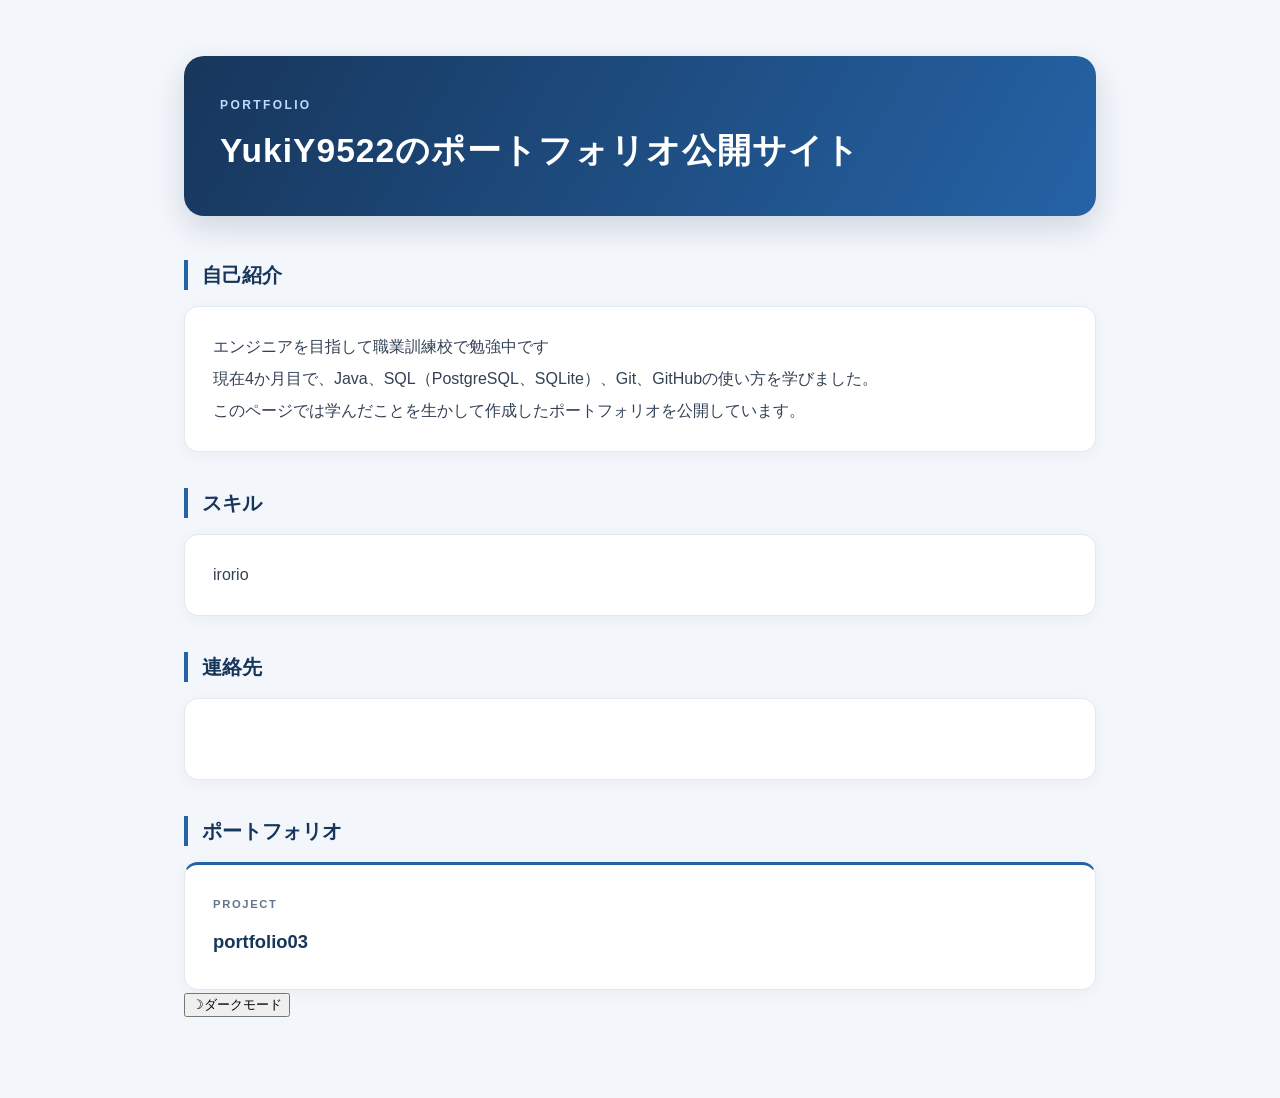
==== index.html @ fc3c559c "Update index.html" ====
<!DOCTYPE html>
<html lang="ja">
<head>
    <meta charset="UTF-8">
    <meta name="viewport" content="width=device-width, initial-scale=1.0">
	<link rel="stylesheet" href="css/style.css">
	<script src="js/main.js" defer></script>
    <title>ポートフォリオ公開サイト</title>
</head>
<body>
    <h1>YukiY9522のポートフォリオ公開サイト</h1>
    <h2 class="reveal">自己紹介</h2>
    <p>
        エンジニアを目指して職業訓練校で勉強中です<br>
        現在4か月目で、Java、SQL（PostgreSQL、SQLite）、Git、GitHubの使い方を学びました。<br>
        このページでは学んだことを生かして作成したポートフォリオを公開しています。
    </p>
	<h2 class="reveal">スキル</h2>
	<p>
		irorio
	</p>
	<h2 class="reveal">連絡先</h2 class="reveal">
	<p>　　　　</p>
    <h2 class="reveal">ポートフォリオ</h2 class="reveal">
    <p class="portfolio-card">portfolio03</p>
	<button id="themeToggle"
			class="theme-toggle"
			type="button"
			aria-pressed="false">
		☽ダークモード
		</button>
</body>
</html>
---- css/style.css ----
@charset "UTF-8";
/* 余白や枠線を含めて、要素のサイズを計算する */
* {
    box-sizing: border-box;
}

/* ページ全体の背景 */
html {
    min-height: 100%;
    background-color: #f3f6fb;
}

/* コンテンツを中央に配置する */
body {
    max-width: 960px;
    margin: 0 auto;
    padding: 56px 24px 80px;

    font-family: "Segoe UI", "Hiragino Kaku Gothic ProN",
        "Yu Gothic", Meiryo, sans-serif;

    color: #334155;
    line-height: 1.8;
    overflow-wrap: anywhere;
}

/* サイトのタイトル */
h1 {
    margin: 0 0 44px;
    padding: 40px 36px;
    border-radius: 20px;

    background: linear-gradient(120deg, #17365b, #2563a6);
    box-shadow: 0 12px 30px rgba(23, 54, 91, 0.16);

    color: #ffffff;
    font-size: clamp(1.5rem, 3.5vw, 2.1rem);
    line-height: 1.5;
    letter-spacing: 0.03em;
}

/* タイトルの上に添える小さなラベル */
h1::before {
    content: "PORTFOLIO";
    display: block;
    margin-bottom: 12px;

    color: #bfdbfe;
    font-size: 0.75rem;
    font-weight: 600;
    letter-spacing: 0.2em;
}

/* 「自己紹介」「ポートフォリオ」の見出し */
h2 {
    margin: 36px 0 16px;
    padding-left: 14px;
    border-left: 4px solid #2563a6;

    color: #17365b;
    font-size: 1.25rem;
    line-height: 1.5;
}

/* 本文を白いカードとして表示する */
p {
    margin: 0;
    padding: 24px 28px;

    border: 1px solid #e2e8f0;
    border-radius: 14px;
    background-color: #ffffff;
    box-shadow: 0 4px 16px rgba(15, 23, 42, 0.04);

    line-height: 2;
}

/* 作品紹介用のカード */
.portfolio-card {
    padding: 28px;
    border-top: 3px solid #2563a6;

    color: #17365b;
    font-size: 1.15rem;
    font-weight: 700;
}

/* 作品名の上に添える小さなラベル */
.portfolio-card::before {
    content: "PROJECT";
    display: block;
    margin-bottom: 8px;

    color: #64748b;
    font-size: 0.7rem;
    font-weight: 600;
    letter-spacing: 0.15em;
}

/* リンクを追加した場合の見た目 */
a {
    color: #1d5c9f;
    text-decoration-thickness: 1px;
    text-underline-offset: 4px;
}

/* リンクにマウスを乗せたとき */
a:hover {
    color: #123b68;
    text-decoration-thickness: 2px;
}

/* キーボードでリンクを選択したとき */
a:focus-visible {
    outline: 3px solid #2563a6;
    outline-offset: 5px;
}

/* スマートフォンなど、画面が狭い場合 */
@media (max-width: 600px) {
    body {
        padding: 28px 16px 48px;
    }

    h1 {
        margin-bottom: 32px;
        padding: 28px 20px;
        border-radius: 16px;
    }

    h2 {
        margin-top: 28px;
        font-size: 1.1rem;
    }

    p,
    .portfolio-card {
        padding: 20px;
    }
}
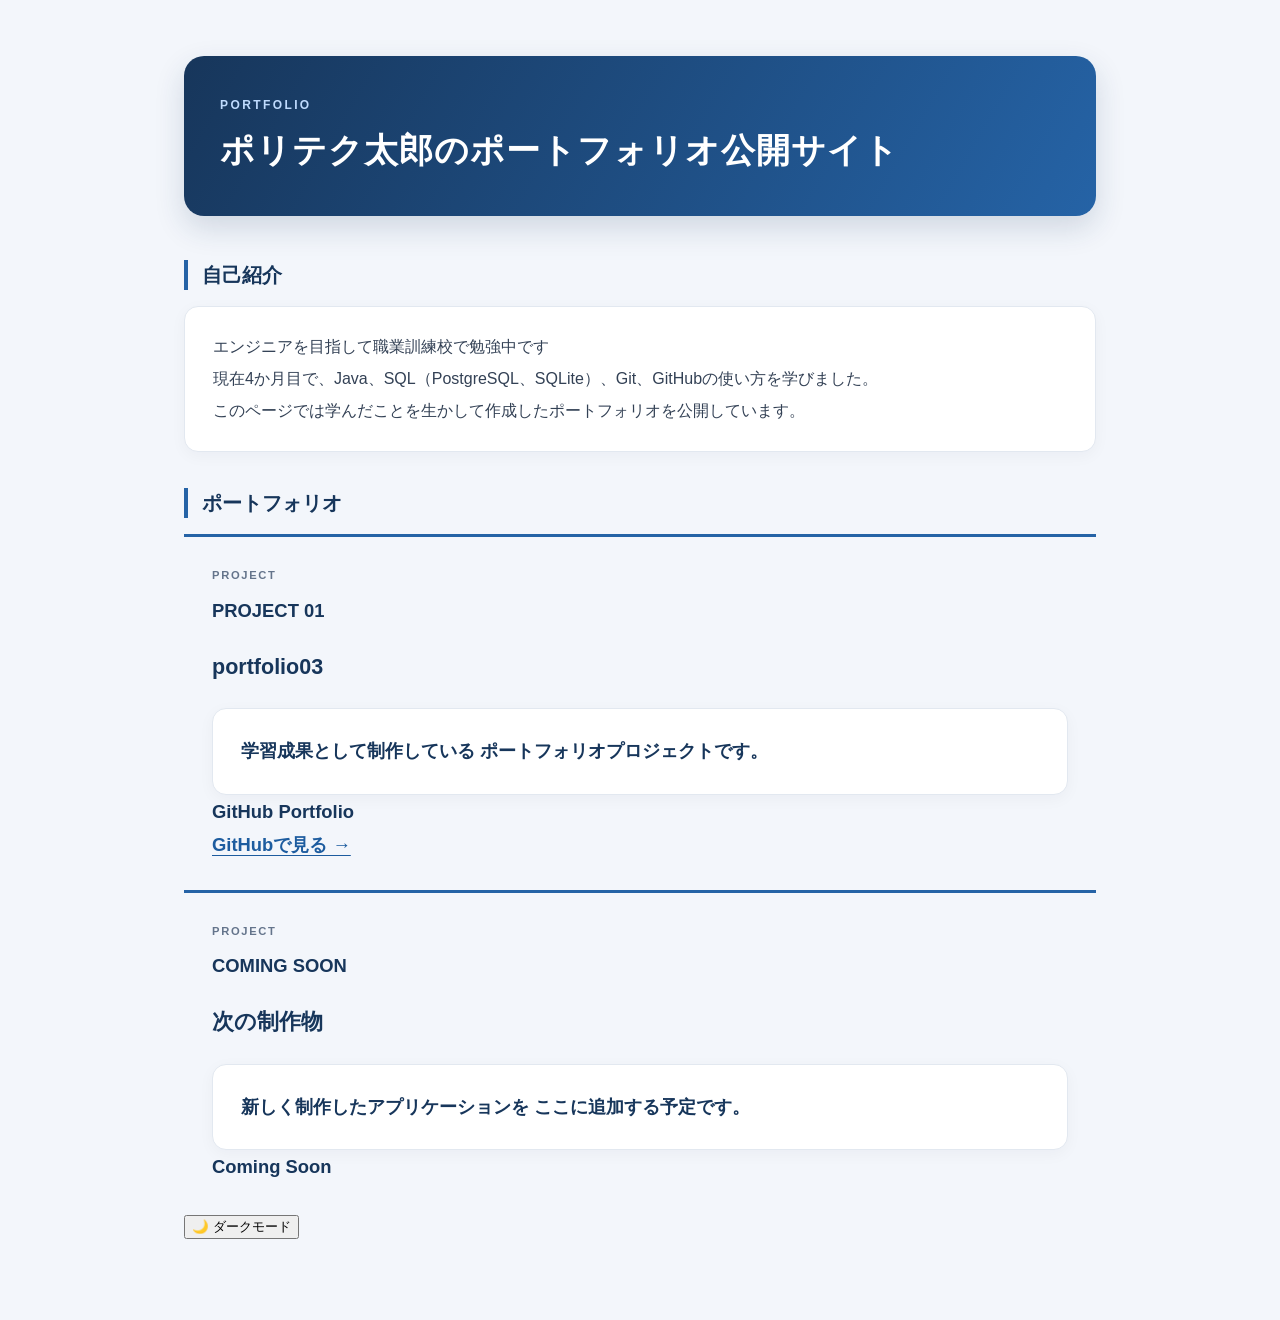
==== commit 22e3edfa: "Merge pull request #4 from YukiY9522/feature/add-project-cards feat:ポートフォリオのカード化" ====
--- a/index.html
+++ b/index.html
@@ -1,33 +1,71 @@
-<!DOCTYPE html>
-<html lang="ja">
-<head>
-    <meta charset="UTF-8">
-    <meta name="viewport" content="width=device-width, initial-scale=1.0">
-	<link rel="stylesheet" href="css/style.css">
-	<script src="js/main.js" defer></script>
-    <title>ポートフォリオ公開サイト</title>
-</head>
-<body>
-    <h1>YukiY9522のポートフォリオ公開サイト</h1>
-    <h2 class="reveal">自己紹介</h2>
-    <p>
-        エンジニアを目指して職業訓練校で勉強中です<br>
-        現在4か月目で、Java、SQL（PostgreSQL、SQLite）、Git、GitHubの使い方を学びました。<br>
-        このページでは学んだことを生かして作成したポートフォリオを公開しています。
-    </p>
-	<h2 class="reveal">スキル</h2>
-	<p>
-		irorio
-	</p>
-	<h2 class="reveal">連絡先</h2 class="reveal">
-	<p>　　　　</p>
-    <h2 class="reveal">ポートフォリオ</h2 class="reveal">
-    <p class="portfolio-card">portfolio03</p>
-	<button id="themeToggle"
-			class="theme-toggle"
-			type="button"
-			aria-pressed="false">
-		☽ダークモード
-		</button>
-</body>
-</html>
+<!DOCTYPE html>
+<html lang="ja">
+
+<head>
+	<meta charset="UTF-8">
+	<meta name="viewport" content="width=device-width, initial-scale=1.0">
+	<link rel="stylesheet" href="css/style.css">
+	<script src="js/main.js" defer></script>
+	<title>ポートフォリオ公開サイト</title>
+</head>
+
+<body>
+	<h1>ポリテク太郎のポートフォリオ公開サイト</h1>
+	<h2 class="reveal">自己紹介</h2>
+	<p>
+		エンジニアを目指して職業訓練校で勉強中です<br>
+		現在4か月目で、Java、SQL（PostgreSQL、SQLite）、Git、GitHubの使い方を学びました。<br>
+		このページでは学んだことを生かして作成したポートフォリオを公開しています。
+	</p>
+	
+
+	<h2 class="reveal">ポートフォリオ</h2>
+	<div class="portfolio-grid">
+	    <!-- 作品1：portfolio03 -->
+	    <article class="portfolio-card reveal">
+	        <div class="portfolio-image">
+	            <span>PROJECT 01</span>
+	        </div>
+	        <div class="portfolio-content">
+	            <h3>portfolio03</h3>
+	            <p class="portfolio-description">
+	                学習成果として制作している
+	                ポートフォリオプロジェクトです。
+	            </p>
+	            <div class="portfolio-tags">
+	                <span>GitHub</span>
+	                <span>Portfolio</span>
+	            </div>
+	            <a class="portfolio-link"
+	               href="https://github.com/polyfortrain/portfolio03"
+	               target="_blank"
+	               rel="noopener noreferrer">
+	                GitHubで見る →
+	            </a>
+	        </div>
+	    </article>
+
+	    <!-- 作品2：今後追加予定 -->
+	    <article class="portfolio-card reveal">
+	        <div class="portfolio-image portfolio-image-next">
+	            <span>COMING SOON</span>
+	        </div>
+	        <div class="portfolio-content">
+	            <h3>次の制作物</h3>
+	            <p class="portfolio-description">
+	                新しく制作したアプリケーションを
+	                ここに追加する予定です。
+	            </p>
+	            <div class="portfolio-tags">
+	                <span>Coming Soon</span>
+	            </div>
+	        </div>
+	    </article>
+	</div>
+	
+	<button id="themeToggle" class="theme-toggle" type="button" aria-pressed="false">
+		🌙 ダークモード
+	</button>
+</body>
+
+</html>
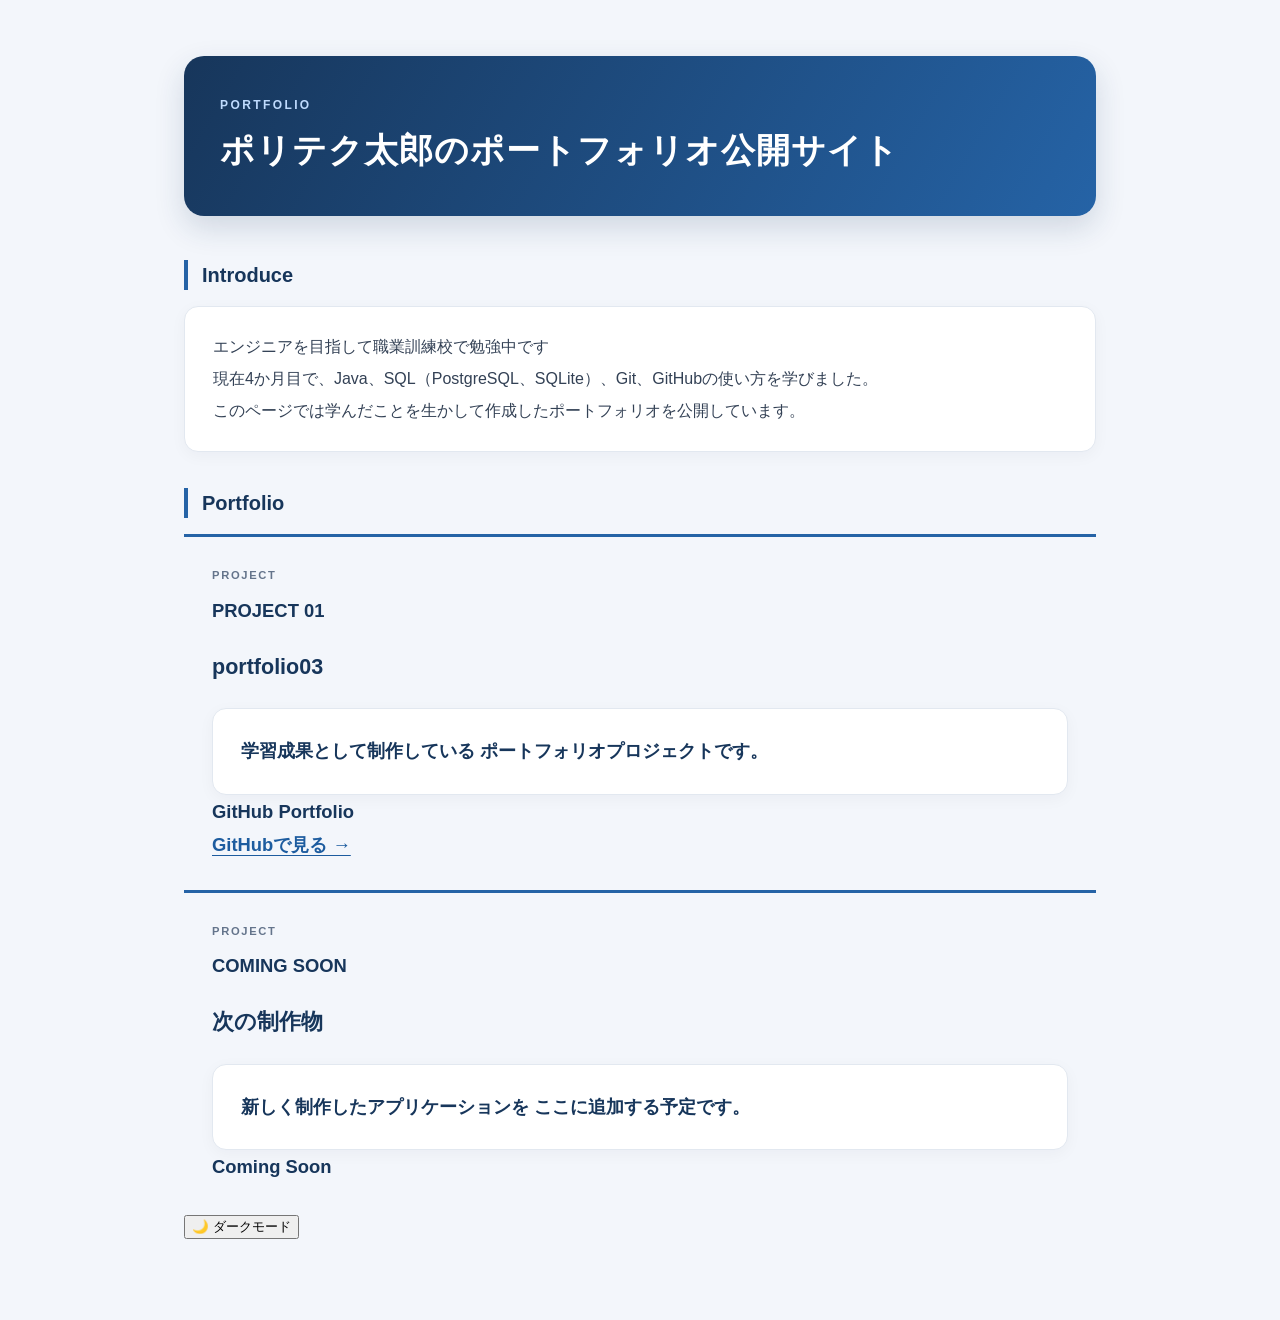
==== commit 4f184b85: "Merge pull request #5 from YukiY9522/docs/update-README Docs/update readme" ====
--- a/index.html
+++ b/index.html
@@ -11,7 +11,7 @@
 
 <body>
 	<h1>ポリテク太郎のポートフォリオ公開サイト</h1>
-	<h2 class="reveal">自己紹介</h2>
+	<h2 class="reveal">Introduce</h2>
 	<p>
 		エンジニアを目指して職業訓練校で勉強中です<br>
 		現在4か月目で、Java、SQL（PostgreSQL、SQLite）、Git、GitHubの使い方を学びました。<br>
@@ -19,7 +19,7 @@
 	</p>
 	
 
-	<h2 class="reveal">ポートフォリオ</h2>
+	<h2 class="reveal">Portfolio</h2>
 	<div class="portfolio-grid">
 	    <!-- 作品1：portfolio03 -->
 	    <article class="portfolio-card reveal">
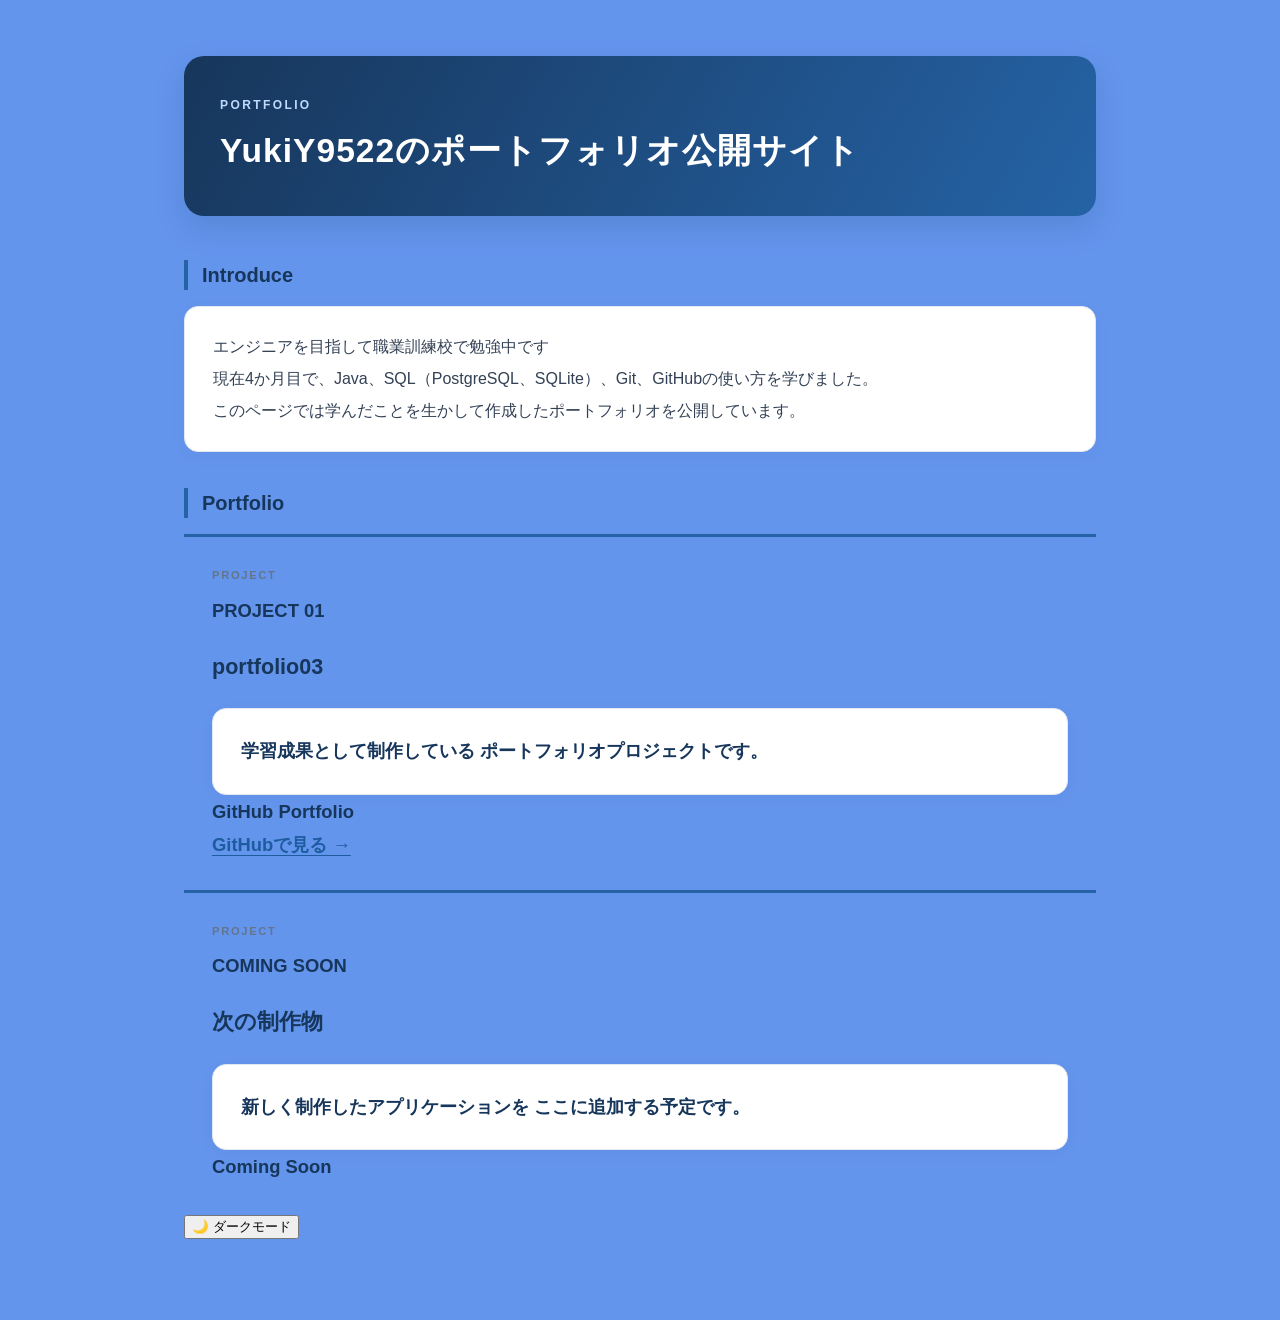
==== commit fb84e0d3: "Merge pull request #6 from YukiY9522/feat/CSS-Changes chore:CSS・index.htmlの修整" ====
--- a/index.html
+++ b/index.html
@@ -10,7 +10,7 @@
 </head>
 
 <body>
-	<h1>ポリテク太郎のポートフォリオ公開サイト</h1>
+	<h1>YukiY9522のポートフォリオ公開サイト</h1>
 	<h2 class="reveal">Introduce</h2>
 	<p>
 		エンジニアを目指して職業訓練校で勉強中です<br>
@@ -37,7 +37,7 @@
 	                <span>Portfolio</span>
 	            </div>
 	            <a class="portfolio-link"
-	               href="https://github.com/polyfortrain/portfolio03"
+	               href="https://github.com/YukiY9522/portfolio03"
 	               target="_blank"
 	               rel="noopener noreferrer">
 	                GitHubで見る →
--- a/css/style.css
+++ b/css/style.css
@@ -7,7 +7,7 @@
 /* ページ全体の背景 */
 html {
     min-height: 100%;
-    background-color: #f3f6fb;
+    background-color: cornflowerblue;
 }
 
 /* コンテンツを中央に配置する */
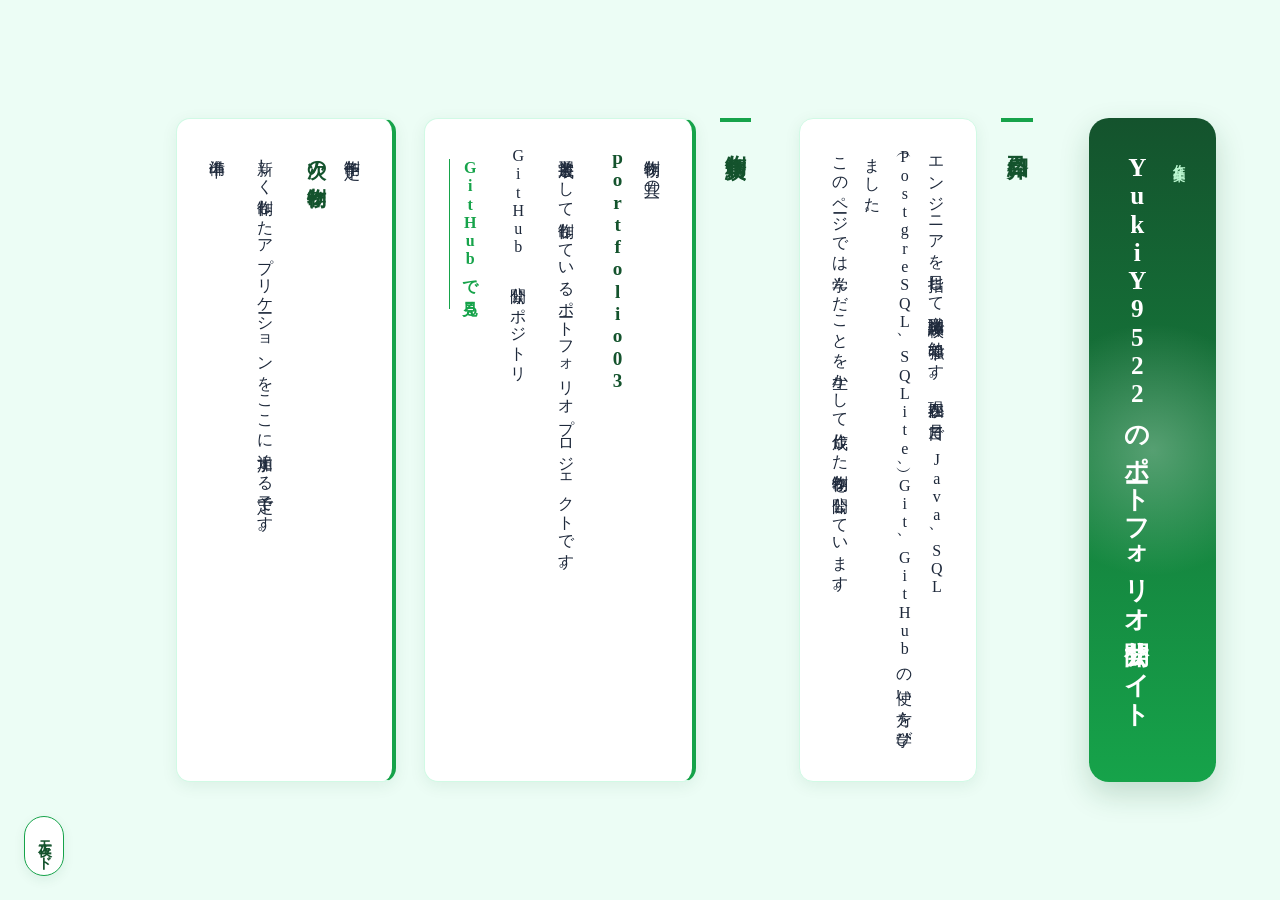
==== commit 1883ac7e: "Merge pull request #7 from YukiY9522/feat/CSS-Changes feat:デザイン等をオリジナルの縦書き和風デザインに変更" ====
--- a/index.html
+++ b/index.html
@@ -1,71 +1,48 @@
 <!DOCTYPE html>
 <html lang="ja">
+<head>
+    <meta charset="UTF-8">
+    <meta name="viewport" content="width=device-width, initial-scale=1.0">
+    <title>ポートフォリオ公開サイト</title>
+    <link rel="stylesheet" href="css/style.css">
+    <script src="js/main.js" defer></script>
+</head>
+<body>
 
-<head>
-	<meta charset="UTF-8">
-	<meta name="viewport" content="width=device-width, initial-scale=1.0">
-	<link rel="stylesheet" href="css/style.css">
-	<script src="js/main.js" defer></script>
-	<title>ポートフォリオ公開サイト</title>
-</head>
+    <header>
+        <h1>YukiY9522のポートフォリオ公開サイト</h1>
+    </header>
 
-<body>
-	<h1>YukiY9522のポートフォリオ公開サイト</h1>
-	<h2 class="reveal">Introduce</h2>
-	<p>
-		エンジニアを目指して職業訓練校で勉強中です<br>
-		現在4か月目で、Java、SQL（PostgreSQL、SQLite）、Git、GitHubの使い方を学びました。<br>
-		このページでは学んだことを生かして作成したポートフォリオを公開しています。
-	</p>
-	
+    <main>
+        <section class="reveal">
+            <h2>自己紹介</h2>
+            <p>
+                エンジニアを目指して職業訓練校で勉強中です。現在四か月目で、Java、SQL（PostgreSQL、SQLite）、Git、GitHubの使い方を学びました。<br>
+                このページでは学んだことを生かして作成した制作物を公開しています。
+            </p>
+        </section>
 
-	<h2 class="reveal">Portfolio</h2>
-	<div class="portfolio-grid">
-	    <!-- 作品1：portfolio03 -->
-	    <article class="portfolio-card reveal">
-	        <div class="portfolio-image">
-	            <span>PROJECT 01</span>
-	        </div>
-	        <div class="portfolio-content">
-	            <h3>portfolio03</h3>
-	            <p class="portfolio-description">
-	                学習成果として制作している
-	                ポートフォリオプロジェクトです。
-	            </p>
-	            <div class="portfolio-tags">
-	                <span>GitHub</span>
-	                <span>Portfolio</span>
-	            </div>
-	            <a class="portfolio-link"
-	               href="https://github.com/YukiY9522/portfolio03"
-	               target="_blank"
-	               rel="noopener noreferrer">
-	                GitHubで見る →
-	            </a>
-	        </div>
-	    </article>
+        <section class="reveal">
+            <h2>制作実績</h2>
 
-	    <!-- 作品2：今後追加予定 -->
-	    <article class="portfolio-card reveal">
-	        <div class="portfolio-image portfolio-image-next">
-	            <span>COMING SOON</span>
-	        </div>
-	        <div class="portfolio-content">
-	            <h3>次の制作物</h3>
-	            <p class="portfolio-description">
-	                新しく制作したアプリケーションを
-	                ここに追加する予定です。
-	            </p>
-	            <div class="portfolio-tags">
-	                <span>Coming Soon</span>
-	            </div>
-	        </div>
-	    </article>
-	</div>
-	
-	<button id="themeToggle" class="theme-toggle" type="button" aria-pressed="false">
-		🌙 ダークモード
-	</button>
+            <article class="portfolio-card reveal">
+                <span class="project-label">制作物 其の一</span>
+                <h3>portfolio03</h3>
+                <p>学習成果として制作しているポートフォリオプロジェクトです。</p>
+                <p>GitHub 公開リポジトリ</p>
+                <a href="https://github.com" target="_blank" rel="noopener noreferrer">GitHubで見る</a>
+            </article>
+
+            <article class="portfolio-card reveal">
+                <span class="project-label">制作予定</span>
+                <h3>次の制作物</h3>
+                <p>新しく制作したアプリケーションをここに追加する予定です。</p>
+                <span class="status-badge">準備中</span>
+            </article>
+        </section>
+    </main>
+
+    <button id="themeToggle" type="button" aria-pressed="false">夜モード</button>
+
 </body>
-
-</html>+</html>
--- a/css/style.css
+++ b/css/style.css
@@ -1,140 +1,252 @@
 @charset "UTF-8";
-/* 余白や枠線を含めて、要素のサイズを計算する */
+
+/* 変数定義（ライトモード：柔らかな抹茶・若草色ベース） */
+:root {
+    --bg-color: #ecfdf5;
+    --card-bg: #ffffff;
+    --text-main: #1e293b;
+    --text-muted: #64748b;
+    --green-dark: #14532d;
+    --green-main: #16a34a;
+    --green-light: #bbf7d0;
+    --border-color: #d1fae5;
+    --shadow-color: rgba(20, 83, 45, 0.08);
+}
+
+/* ダークモード（夜モード：深い森・墨緑ベース） */
+html.dark {
+    --bg-color: #061810;
+    --card-bg: #0c261a;
+    --text-main: #e2e8f0;
+    --text-muted: #94a3b8;
+    --green-dark: #86efac;
+    --green-main: #22c55e;
+    --green-light: #14532d;
+    --border-color: #14532d;
+    --shadow-color: rgba(0, 0, 0, 0.4);
+}
+
 * {
     box-sizing: border-box;
 }
 
-/* ページ全体の背景 */
+/* ページ全体を右から左への縦書きレイアウトに設定 */
 html {
-    min-height: 100%;
-    background-color: cornflowerblue;
-}
-
-/* コンテンツを中央に配置する */
+    height: 100%;
+    writing-mode: vertical-rl;
+    text-orientation: upright;
+    background-color: var(--bg-color);
+    transition: background-color 0.4s ease, color 0.4s ease;
+}
+
+/* コンテンツを画面の高さ中央に配置し、横方向へ流す */
 body {
-    max-width: 960px;
-    margin: 0 auto;
-    padding: 56px 24px 80px;
-
-    font-family: "Segoe UI", "Hiragino Kaku Gothic ProN",
-        "Yu Gothic", Meiryo, sans-serif;
-
-    color: #334155;
-    line-height: 1.8;
-    overflow-wrap: anywhere;
-}
-
-/* サイトのタイトル */
+    height: 100vh;
+    max-height: 760px;
+    margin: auto 0;
+    padding: 48px 64px;
+
+    font-family: "Hiragino Mincho ProN", "Yu Mincho", "YuGothic",
+        "Hiragino Kaku Gothic ProN", Meiryo, serif;
+    color: var(--text-main);
+    line-height: 2;
+    letter-spacing: 0.08em;
+}
+
+/* 英数字を縦書き内で自然に読める向きに整える */
+h1, h2, h3, a, button {
+    text-combine-upright: none;
+}
+
+/* サイトのタイトル（マウス追従の光エフェクト対応） */
 h1 {
-    margin: 0 0 44px;
-    padding: 40px 36px;
+    position: relative;
+    overflow: hidden;
+    margin: 0 0 0 56px;
+    padding: 36px 28px;
     border-radius: 20px;
 
-    background: linear-gradient(120deg, #17365b, #2563a6);
-    box-shadow: 0 12px 30px rgba(23, 54, 91, 0.16);
+    background: linear-gradient(180deg, #14532d, #16a34a);
+    box-shadow: 0 12px 30px rgba(20, 83, 45, 0.2);
 
     color: #ffffff;
-    font-size: clamp(1.5rem, 3.5vw, 2.1rem);
-    line-height: 1.5;
-    letter-spacing: 0.03em;
-}
-
-/* タイトルの上に添える小さなラベル */
+    font-size: clamp(1.4rem, 2.8vh, 1.9rem);
+    line-height: 1.6;
+}
+
+/* JSの --mouse-x / --mouse-y に反応する光のオーラ */
+h1::after {
+    content: "";
+    position: absolute;
+    inset: 0;
+    pointer-events: none;
+    background: radial-gradient(
+        circle 180px at var(--mouse-x, 50%) var(--mouse-y, 50%),
+        rgba(255, 255, 255, 0.28),
+        transparent 70%
+    );
+}
+
+/* タイトルの右上に添える小さなラベル（英語から日本語へ変更） */
 h1::before {
-    content: "PORTFOLIO";
+    content: "作品集";
     display: block;
-    margin-bottom: 12px;
-
-    color: #bfdbfe;
+    margin-left: 12px;
+
+    color: #bbf7d0;
     font-size: 0.75rem;
     font-weight: 600;
-    letter-spacing: 0.2em;
-}
-
-/* 「自己紹介」「ポートフォリオ」の見出し */
+    letter-spacing: 0.25em;
+}
+
+
+/* 「Introduce」「Portfolio」の見出し */
 h2 {
-    margin: 36px 0 16px;
-    padding-left: 14px;
-    border-left: 4px solid #2563a6;
-
-    color: #17365b;
-    font-size: 1.25rem;
+    margin: 0 48px 0 24px;
+    padding-top: 16px;
+    border-top: 4px solid var(--green-main);
+
+    color: var(--green-dark);
+    font-size: 1.3rem;
     line-height: 1.5;
 }
 
-/* 本文を白いカードとして表示する */
+/* 自己紹介文などの白いカード */
 p {
-    margin: 0;
-    padding: 24px 28px;
-
-    border: 1px solid #e2e8f0;
+    margin: 0 0 0 24px;
+    padding: 28px 24px;
+
+    border: 1px solid var(--border-color);
     border-radius: 14px;
-    background-color: #ffffff;
-    box-shadow: 0 4px 16px rgba(15, 23, 42, 0.04);
-
-    line-height: 2;
-}
-
-/* 作品紹介用のカード */
+    background-color: var(--card-bg);
+    box-shadow: 0 4px 16px var(--shadow-color);
+}
+
+/* 作品紹介用のカード（article や section に .portfolio-card を想定） */
 .portfolio-card {
-    padding: 28px;
-    border-top: 3px solid #2563a6;
-
-    color: #17365b;
-    font-size: 1.15rem;
-    font-weight: 700;
-}
-
-/* 作品名の上に添える小さなラベル */
-.portfolio-card::before {
-    content: "PROJECT";
-    display: block;
-    margin-bottom: 8px;
-
-    color: #64748b;
-    font-size: 0.7rem;
+    margin: 0 0 0 28px;
+    padding: 28px 24px;
+    border: 1px solid var(--border-color);
+    border-right: 4px solid var(--green-main);
+    border-radius: 14px;
+    background-color: var(--card-bg);
+    box-shadow: 0 4px 16px var(--shadow-color);
+}
+
+.portfolio-card h3 {
+    margin: 0 0 0 16px;
+    color: var(--green-dark);
+    font-size: 1.2rem;
+}
+
+/* カード内の段落は二重枠にならないようリセット */
+.portfolio-card p {
+    margin: 0 0 0 16px;
+    padding: 0;
+    border: none;
+    background: transparent;
+    box-shadow: none;
+}
+
+/* リンク（GitHubで見る → など） */
+a {
+    display: inline-block;
+    margin-top: 12px;
+    color: var(--green-main);
     font-weight: 600;
-    letter-spacing: 0.15em;
-}
-
-/* リンクを追加した場合の見た目 */
-a {
-    color: #1d5c9f;
-    text-decoration-thickness: 1px;
-    text-underline-offset: 4px;
-}
-
-/* リンクにマウスを乗せたとき */
+    text-decoration: none;
+    border-left: 1px solid var(--green-main);
+    padding-left: 4px;
+}
+
 a:hover {
-    color: #123b68;
-    text-decoration-thickness: 2px;
-}
-
-/* キーボードでリンクを選択したとき */
+    color: var(--green-dark);
+    border-left-width: 2px;
+}
+
 a:focus-visible {
-    outline: 3px solid #2563a6;
-    outline-offset: 5px;
-}
-
-/* スマートフォンなど、画面が狭い場合 */
-@media (max-width: 600px) {
+    outline: 3px solid var(--green-main);
+    outline-offset: 4px;
+}
+
+/* JSの .reveal アニメーション用（右から左へフワッと出現） */
+.js-enabled .reveal {
+    opacity: 0;
+    transform: translateX(24px);
+    transition: opacity 0.7s ease, transform 0.7s ease;
+}
+
+.js-enabled .reveal.is-visible {
+    opacity: 1;
+    transform: translateX(0);
+}
+
+/* 昼夜モード切替ボタン（画面左下に固定） */
+#themeToggle {
+    position: fixed;
+    left: 24px;
+    bottom: 24px;
+    z-index: 100;
+
+    padding: 14px 10px;
+    border: 1px solid var(--green-main);
+    border-radius: 999px;
+    background-color: var(--card-bg);
+    color: var(--green-dark);
+    font-family: inherit;
+    font-size: 0.85rem;
+    font-weight: 600;
+    cursor: pointer;
+    box-shadow: 0 4px 12px var(--shadow-color);
+    transition: transform 0.2s ease, background-color 0.3s ease;
+}
+
+#themeToggle:hover {
+    transform: translateY(-2px);
+}
+
+/* スマートフォンなど、画面が狭い場合は読みやすさ優先で横書きに戻す */
+@media (max-width: 768px) {
+    html {
+        height: auto;
+        writing-mode: horizontal-tb;
+    }
+
     body {
-        padding: 28px 16px 48px;
+        height: auto;
+        max-height: none;
+        padding: 28px 16px 80px;
     }
 
     h1 {
-        margin-bottom: 32px;
+        margin: 0 0 32px;
         padding: 28px 20px;
-        border-radius: 16px;
+    }
+
+    h1::before {
+        margin-left: 0;
+        margin-bottom: 8px;
     }
 
     h2 {
-        margin-top: 28px;
-        font-size: 1.1rem;
+        margin: 32px 0 16px;
+        padding-top: 0;
+        padding-left: 14px;
+        border-top: none;
+        border-left: 4px solid var(--green-main);
     }
 
     p,
     .portfolio-card {
+        margin: 0 0 20px;
         padding: 20px;
     }
-}+
+    .js-enabled .reveal {
+        transform: translateY(20px);
+    }
+
+    .js-enabled .reveal.is-visible {
+        transform: translateY(0);
+    }
+}
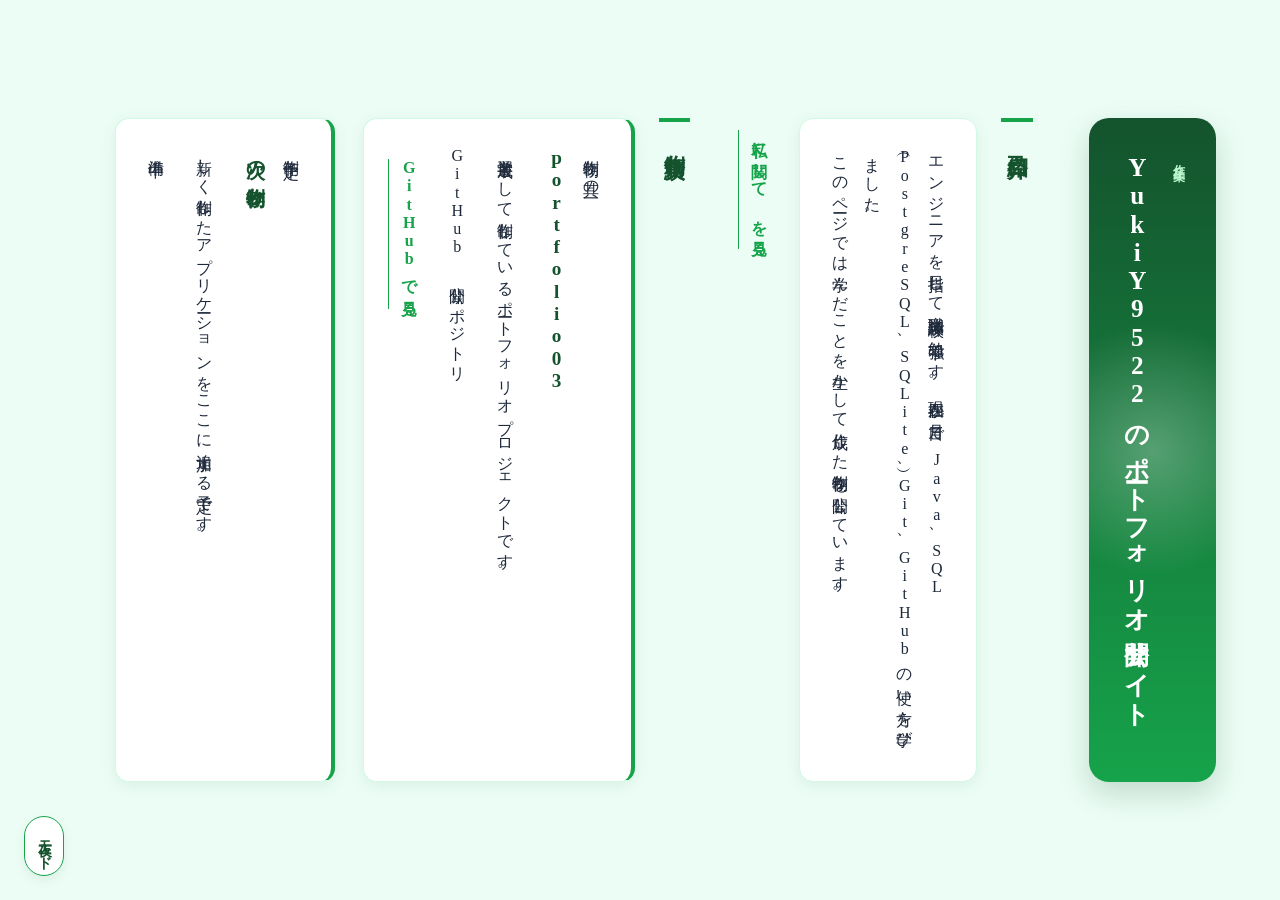
==== commit b83dd616: "Merge pull request #9 from YukiY9522/feat/8-add-aboutme-page feat: add AboutMe page" ====
--- a/index.html
+++ b/index.html
@@ -20,6 +20,8 @@
                 エンジニアを目指して職業訓練校で勉強中です。現在四か月目で、Java、SQL（PostgreSQL、SQLite）、Git、GitHubの使い方を学びました。<br>
                 このページでは学んだことを生かして作成した制作物を公開しています。
             </p>
+			
+			<a href="aboutme.html">私に関して を見る</a>
         </section>
 
         <section class="reveal">
